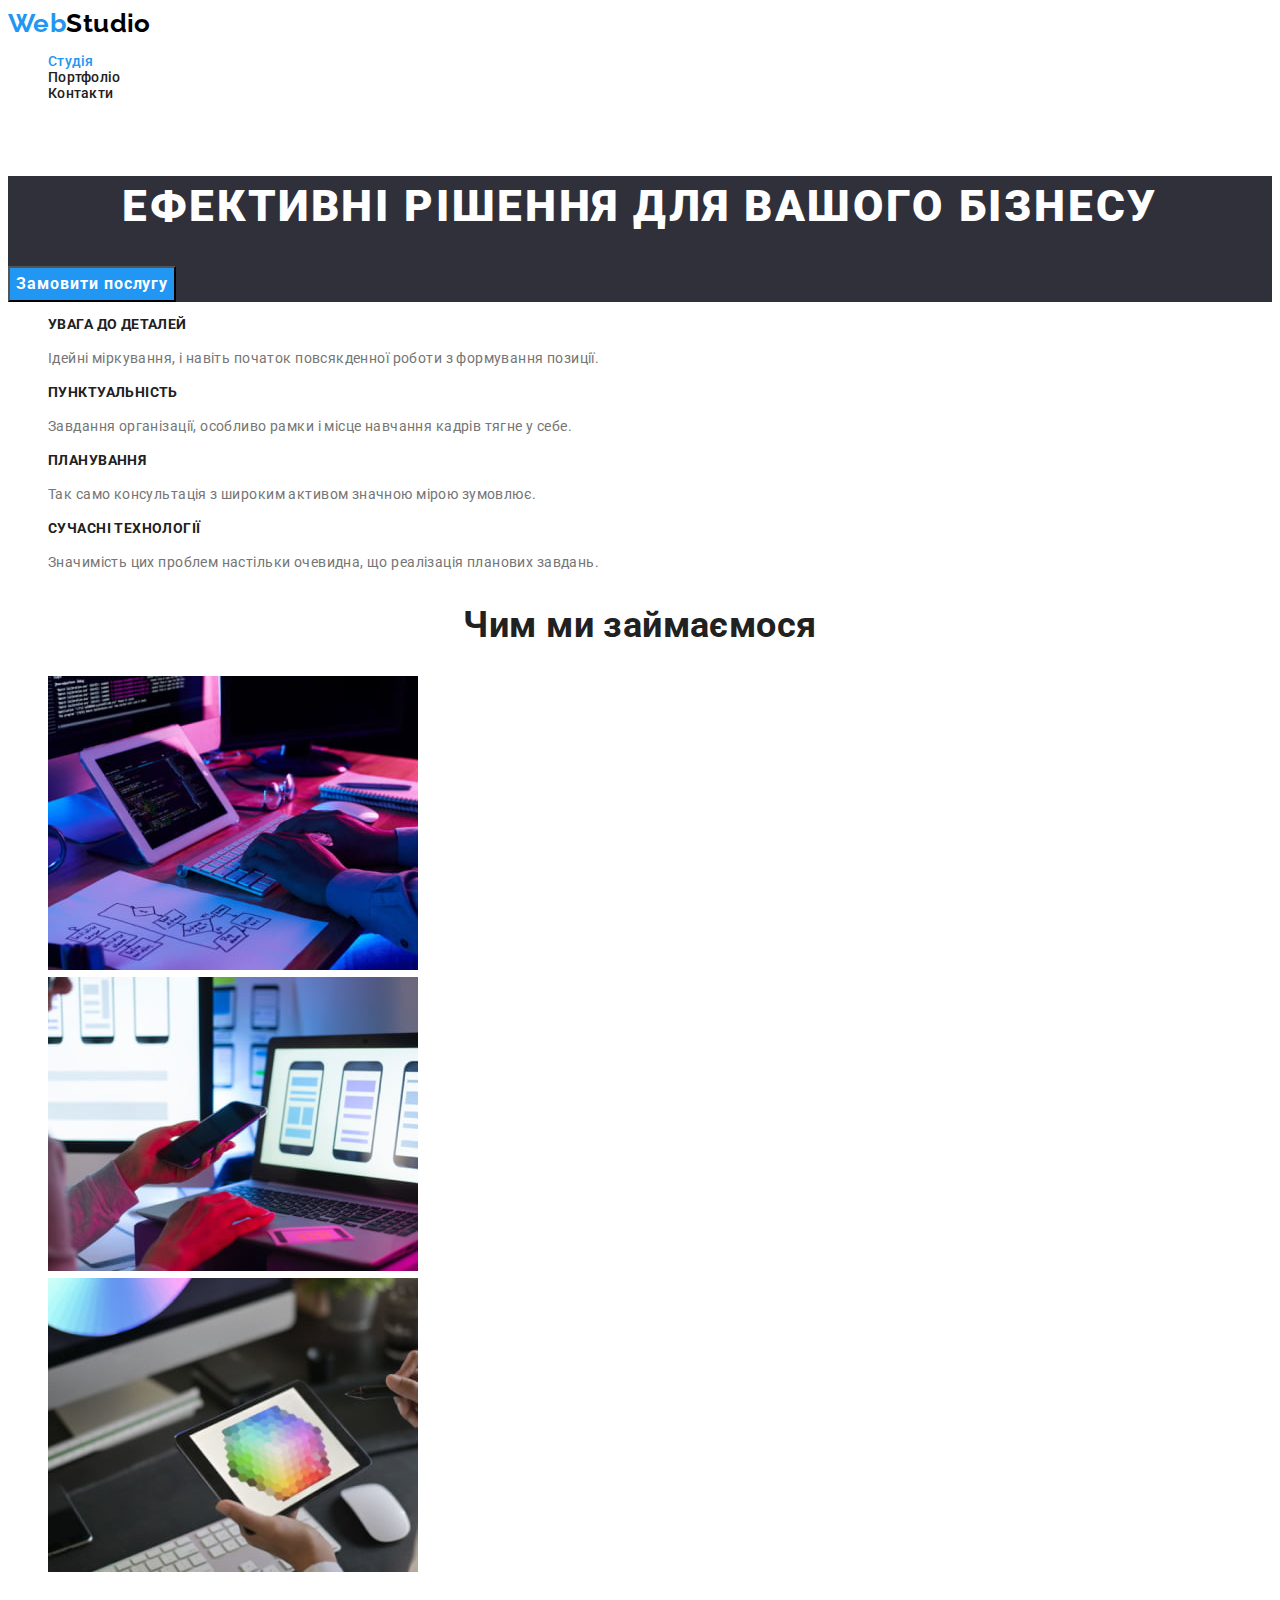
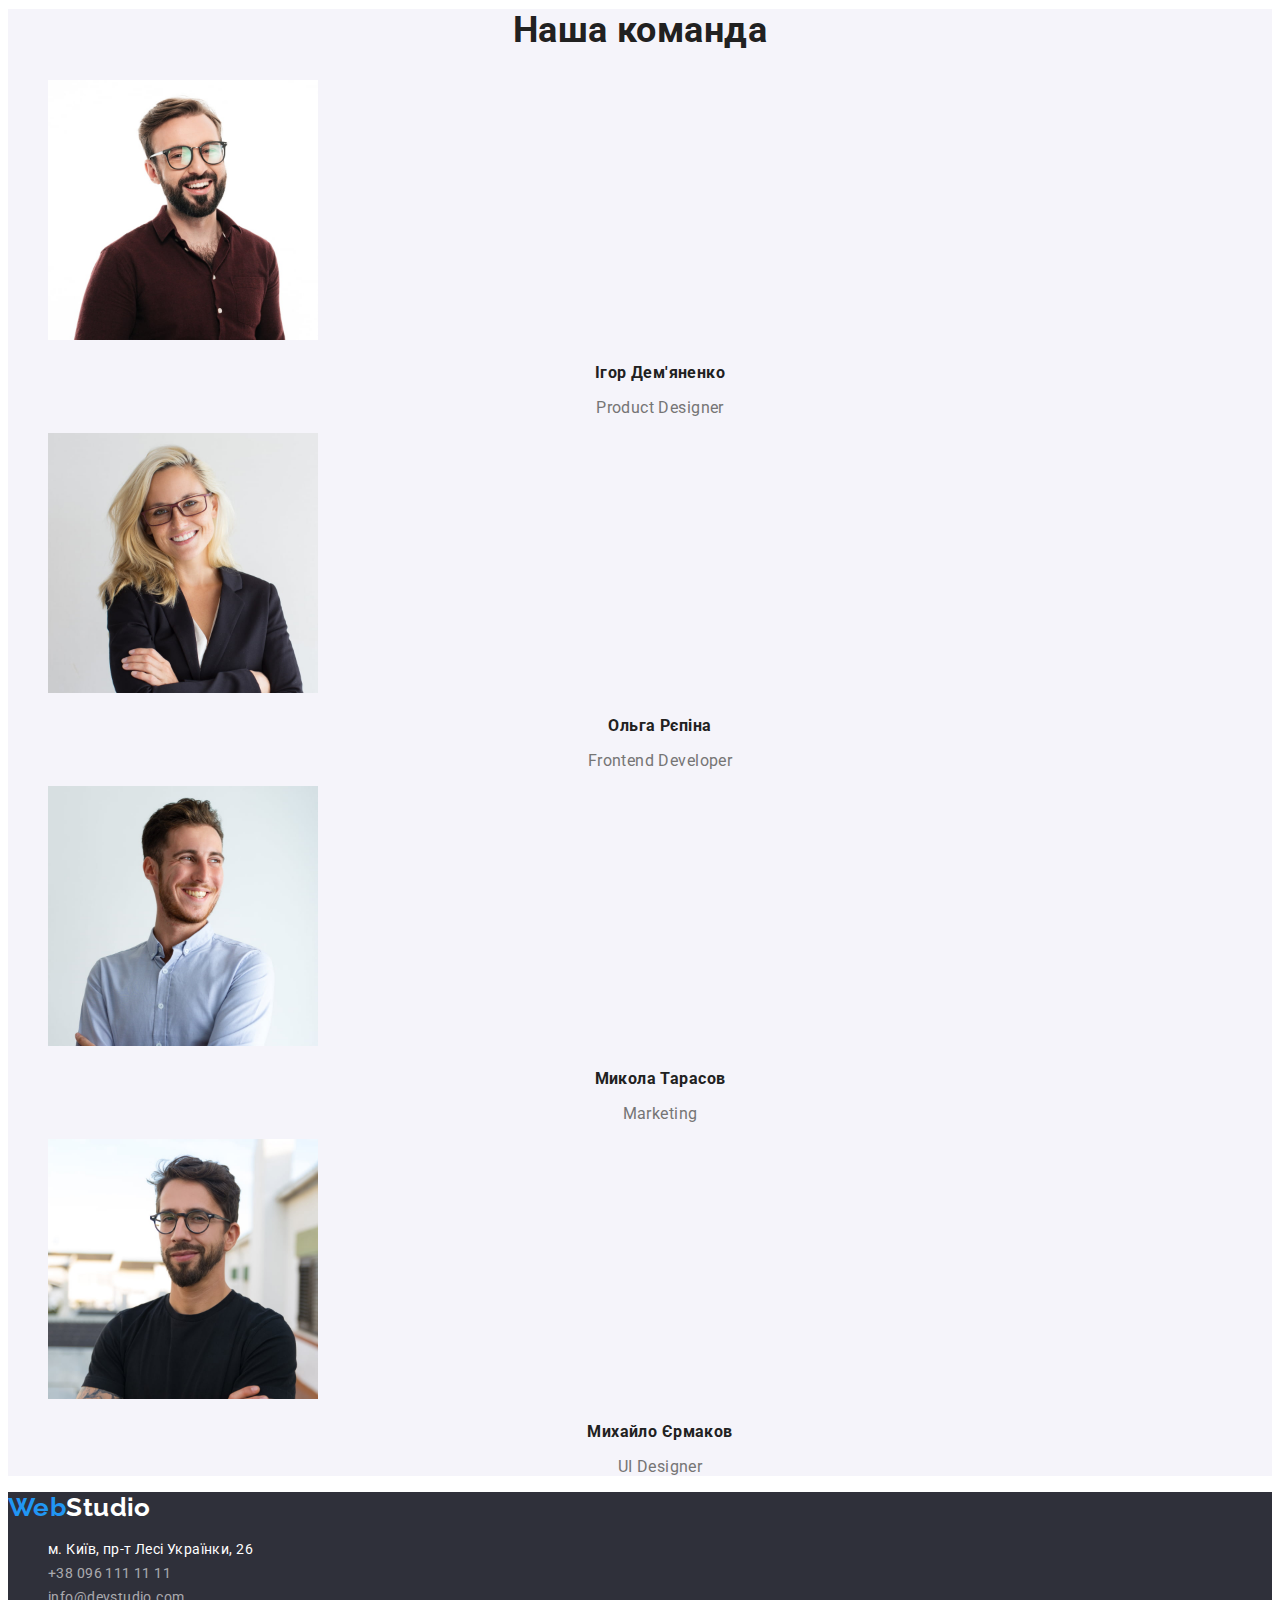
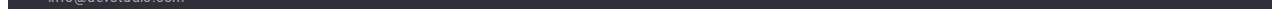
==== index.html @ d0054452 "Initial commit" ====
<!DOCTYPE html>
<html lang="uk">
  <head>
    <meta charset="UTF-8" />
    <meta http-equiv="X-UA-Compatible" content="IE=edge" />
    <meta name="viewport" content="width=device-width, initial-scale=1.0" />
    <title>Студія</title>
    <!-- Fonts -->
    <link rel="preconnect" href="https://fonts.googleapis.com" />
    <link rel="preconnect" href="https://fonts.gstatic.com" crossorigin />
    <link
      href="https://fonts.googleapis.com/css2?family=Raleway:wght@700&family=Roboto:wght@400;500;700;900&display=swap"
      rel="stylesheet"
    />
    <!-- Modern normalize -->
    <link
      rel="stylesheet"
      href="https://cdnjs.cloudflare.com/ajax/libs/modern-normalize/1.1.0/modern-normalize.min.css"
      integrity="sha512-wpPYUAdjBVSE4KJnH1VR1HeZfpl1ub8YT/NKx4PuQ5NmX2tKuGu6U/JRp5y+Y8XG2tV+wKQpNHVUX03MfMFn9Q=="
      crossorigin="anonymous"
      referrerpolicy="no-referrer"
    />

    <!-- Custom styles -->
    <link rel="stylesheet" href="./css/style.css" />
  </head>
  <body class="page">
    <!--Шапка-->
    <header class="header">
      <nav class="main-nav">
        <a class="logo" href="/index.html"><span>Web</span>Studio</a>
        <ul class="header-list">
          <li class="header-item"><a class="header-link current" href="./index.html">Студія</a></li>
          <li class="header-item"><a class="header-link" href="./portfolio.html">Портфоліо</a></li>
          <li class="header-item"><a class="header-link" href="">Контакти</a></li>
        </ul>
      </nav>
      <ul class="contact-list">
        <li class="contact-item">
          <a class="contact-link" href="tel:+380961111111">+38 096 111 11 11</a>
        </li>
        <li class="contact-item">
          <a class="contact-link" href="mailto:info@devstudio.com">info@devstudio.com</a>
        </li>
      </ul>
    </header>
    <main>
      <!--Герой-->
      <section class="hero">
        <h1 class="hero-title">Ефективні рішення для вашого бізнесу</h1>
        <button class="hero-btn" type="button">Замовити послугу</button>
      </section>
      <!-- Особливості -->
      <section class="features">
        <h2 hidden>Особливості</h2>
        <ul class="features-list">
          <li class="features-item">
            <h3 class="features-title">УВАГА ДО ДЕТАЛЕЙ</h3>
            <p class="features-sub-title">
              Ідейні міркування, і навіть початок повсякденної роботи з формування позиції.
            </p>
          </li>
          <li class="features-item">
            <h3 class="features-title link">ПУНКТУАЛЬНІСТЬ</h3>
            <p class="features-sub-title">
              Завдання організації, особливо рамки і місце навчання кадрів тягне у себе.
            </p>
          </li>
          <li class="features-item">
            <h3 class="features-title">ПЛАНУВАННЯ</h3>
            <p class="features-sub-title">
              Так само консультація з широким активом значною мірою зумовлює.
            </p>
          </li>
          <li class="features-item">
            <h3 class="features-title">СУЧАСНІ ТЕХНОЛОГІЇ</h3>
            <p class="features-sub-title">
              Значимість цих проблем настільки очевидна, що реалізація планових завдань.
            </p>
          </li>
        </ul>
      </section>
      <!--Чим ми займаємося-->
      <section class="group">
        <h2 class="group-title">Чим ми займаємося</h2>
        <ul class="group-list">
          <li class="group-item">
            <img
              class="group-img"
              src="./images/box-1.jpg"
              alt="Користувач пише код на комп'ютері"
              width="370"
              height="294"
            />
          </li>
          <li class="group-item">
            <img
              class="group-img"
              src="./images/box-2.jpg"
              alt="Користувач синхронізує телефон з комп'ютером"
              width="370"
              height="294"
            />
          </li>
          <li class="group-item">
            <img
              class="group-img"
              src="./images/box-3.jpg"
              alt="Користувач працює на графічному планшеті"
              width="370"
              height="294"
            />
          </li>
        </ul>
      </section>
      <!--Наша Команда-->
      <section class="team">
        <h2 class="team-title">Наша команда</h2>
        <ul class="team-list">
          <li class="team-item">
            <img
              class="team-img"
              src="./images/our-team/img.jpg"
              alt="Портрет продукт дизайнера"
              width="270"
              height="260"
            />
            <h3 class="team-sub-title">Ігор Дем'яненко</h3>
            <p class="team-subscr" lang="en">Product Designer</p>
          </li>
          <li class="team-item">
            <img
              class="team-img"
              src="./images/our-team/img-1.jpg"
              alt="Портрет фронт-енд девелопера"
              width="270"
              height="260"
            />
            <h3 class="team-sub-title">Ольга Рєпіна</h3>
            <p class="team-subscr" lang="en">Frontend Developer</p>
          </li>
          <li class="team-item">
            <img
              class="team-img"
              src="./images/our-team/img-2.jpg"
              alt="Портрет відповідаючого за маркетинг"
              width="270"
              height="260"
            />
            <h3 class="team-sub-title">Микола Тарасов</h3>
            <p class="team-subscr" lang="en">Marketing</p>
          </li>
          <li>
            <img
              src="./images/our-team/img-3.jpg"
              alt="Портрет дизайнера"
              width="270"
              height="260"
            />
            <h3 class="team-sub-title">Михайло Єрмаков</h3>
            <p class="team-subscr" lang="en">UI Designer</p>
          </li>
        </ul>
      </section>
    </main>
    <!--Підвал-->
    <footer class="footer">
      <a class="footer-logo" href="/index.html"><span>Web</span>Studio</a>
      <address class="footer-address">
        <ul class="footer-list">
          <li class="footer-item">
            <a
              class="footer-link"
              href="https://goo.gl/maps/1h3G3i6Cxqydz3WaA"
              target="_blank"
              rel="noopener noreferrer "
              >м. Київ, пр-т Лесі Українки, 26</a
            >
          </li>
          <li class="footer-item">
            <a class="contact-link" href="tel:+380961111111">+38 096 111 11 11</a>
          </li>
          <li class="footer-item">
            <a class="contact-link" href="mailto:info@devstudio.com">info@devstudio.com</a>
          </li>
        </ul>
      </address>
    </footer>
  </body>
</html>
---- css/style.css ----
:root {
  /* Fonts */
  --main-font: 'Roboto', sans-serif;
  --secondary-font: 'Raleway', sans-serif;

  /* Texts colors */
  --main-txt-cl: #212121;
  --secondary-txt-cl: #757575;
  --light-txt-cl: #ffffff;
  --logo-txt-cl: #000000;
  --link-txt-cl: rgba(255, 255, 255, 0.6);

  /* Background colors */
  --accent-bgr-cl: #2196f3;
  --btn-active-cl: #188ce8;
  --grey-bgr-cl: #f5f4fa;
  --footer-bgr-cl: #2f303a;
  --main-bgr-cl: #f5f5f5;
  --hero-bgr-cl: #2f303a;
  /* Others */
}

.page {
  font-family: var(--main-font);
  color: var(--main-txt-cl);
  font-size: 14px;
  line-height: calc(24 / 14);
  letter-spacing: 0.03em;
  background-color: var(--light-txt-cl);
}

/* Header */
.header {
  background-color: var(--light-txt-cl);
}
.logo {
  font-family: var(--secondary-font);
  font-weight: 700;
  font-size: 26px;
  line-height: calc(31 / 26);
  color: var(--logo-txt-cl);
  text-decoration: none;
}
.logo span {
  color: var(--accent-bgr-cl);
}
.header-list {
  font-weight: 500;
  font-size: 14px;
  line-height: calc(16 / 14);
  letter-spacing: 0.02em;
  list-style: none;
}
.contact-list {
  color: var(--secondary-txt-cl);
  font-weight: 500;
  font-size: 14px;
  line-height: calc(16 / 14);
  letter-spacing: 0.02em;
  list-style: none;
}

.header-link {
  text-decoration: none;
  color: currentColor;
}
.header-link.current {
  color: var(--accent-bgr-cl);
}

.header-link:hover,
.header-link:focus {
  color: var(--accent-bgr-cl);
}

.contact-link:hover,
.contact-link:focus {
  color: var(--accent-bgr-cl);
}

.contact-link {
  text-decoration: none;
  color: currentColor;
}
/* Hero */
.hero {
  background-color: var(--hero-bgr-cl);
}
.hero-title {
  color: var(--light-txt-cl);
  font-weight: 900;
  font-size: 44px;
  line-height: calc(60 / 44);
  text-align: center;
  letter-spacing: 0.06em;
  text-transform: uppercase;
}

.hero-btn {
  font-family: inherit;
  color: var(--light-txt-cl);
  font-weight: 700;
  font-size: 16px;
  line-height: calc(30 / 16);
  letter-spacing: 0.06em;
  cursor: pointer;
  background-color: var(--accent-bgr-cl);
}

.hero-btn:hover,
.hero-btn:focus {
  color: var(--btn-active-cl);
}

/* Особливості */

.features-list {
  list-style: none;
}

.features-title {
  font-size: 14px;
  line-height: calc(16 / 14);
  letter-spacing: 0.03em;
  text-transform: uppercase;
  list-style: none;
}

.features-sub-title {
  color: var(--secondary-txt-cl);
}

/* Чим ми займаємося */
.group-title {
  font-size: 36px;
  line-height: calc(42 / 36);
  text-align: center;
}
.group-list {
  list-style: none;
}

/* Наша команда */
.team {
  background-color: var(--grey-bgr-cl);
}

.team-title {
  font-size: 36px;
  line-height: calc(42 / 36);
  text-align: center;
}

.team-list {
  list-style: none;
}

.team-sub-title {
  font-size: 16px;
  line-height: calc(19 / 16);
  text-align: center;
}

.team-subscr {
  color: var(--secondary-txt-cl);
  font-size: 16px;
  line-height: calc(19 / 16);
  text-align: center;
}

/* Підвал */
.footer {
  background-color: var(--footer-bgr-cl);
}

.footer-list {
  list-style: none;
}
.footer-logo {
  font-family: var(--secondary-font);
  font-weight: 700;
  font-size: 26px;
  line-height: calc(31 / 26);
  color: var(--light-txt-cl);
  text-decoration: none;
}
.footer-logo span {
  color: var(--accent-bgr-cl);
}

.footer-link {
  text-decoration: none;
  font-style: normal;
  color: var(--light-txt-cl);
}

.footer-address {
  font-style: normal;
}

.footer-item {
  list-style: none;
}

.contact-link {
  color: var(--link-txt-cl);
}

/* Portfolio */
.content {
  background-color: var(--main-bgr-cl);
}

.content-items {
  list-style: none;
}

.content-button {
  font-family: inherit;
  color: var(--main-txt-cl);
  background-color: var(--grey-bgr-cl);
  font-weight: 500;
  font-size: 16px;
  line-height: calc(26 / 16);
  text-align: center;
  letter-spacing: 0.03em;
  cursor: pointer;
}
.content-button:hover,
.content-button:focus,
.content-button:active {
  color: var(--light-txt-cl);
  background-color: var(--accent-bgr-cl);
}

.content-group {
  list-style: none;
}

.content-link {
  text-decoration: none;
}

.content-title {
  color: var(--main-txt-cl);
  font-size: 18px;
  line-height: calc(36 / 18);
  letter-spacing: 0.06em;
}

.content-subtitle {
  color: var(--secondary-txt-cl);
  font-size: 16px;
  line-height: calc(30 / 16);
}
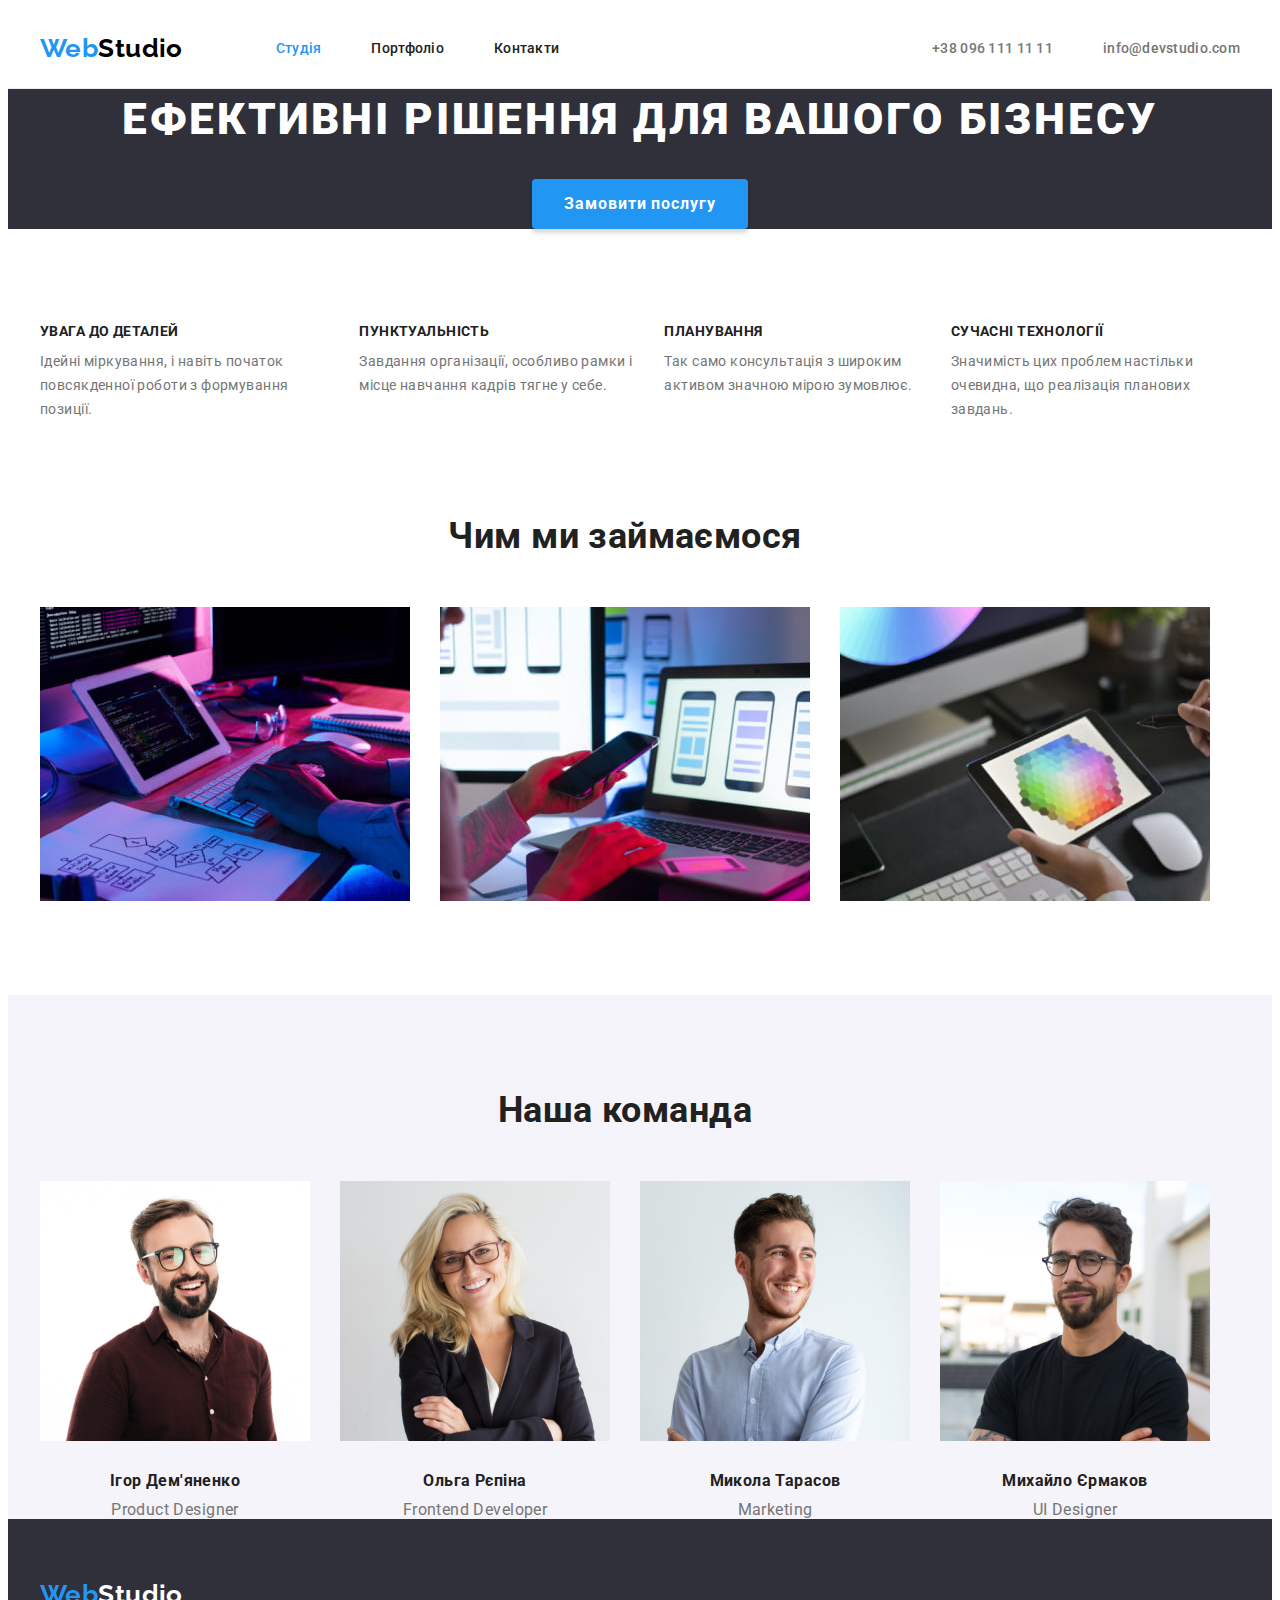
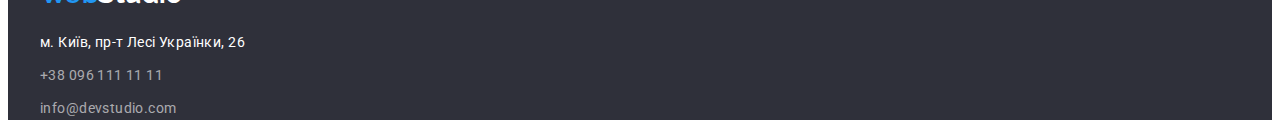
==== commit ef596d94: "Completed hw-03" ====
--- a/index.html
+++ b/index.html
@@ -27,164 +27,186 @@
   <body class="page">
     <!--Шапка-->
     <header class="header">
-      <nav class="main-nav">
-        <a class="logo" href="/index.html"><span>Web</span>Studio</a>
-        <ul class="header-list">
-          <li class="header-item"><a class="header-link current" href="./index.html">Студія</a></li>
-          <li class="header-item"><a class="header-link" href="./portfolio.html">Портфоліо</a></li>
-          <li class="header-item"><a class="header-link" href="">Контакти</a></li>
+      <div class="container header-container">
+        <nav class="main-nav">
+          <a class="logo" href="/index.html"><span>Web</span>Studio</a>
+          <ul class="header-list">
+            <li class="header-item">
+              <a class="header-link current" href="./index.html">Студія</a>
+            </li>
+            <li class="header-item">
+              <a class="header-link" href="./portfolio.html">Портфоліо</a>
+            </li>
+            <li class="header-item"><a class="header-link" href="">Контакти</a></li>
+          </ul>
+        </nav>
+        <ul class="contact-list">
+          <li class="contact-item">
+            <a class="contact-link-header" href="tel:+380961111111">+38 096 111 11 11</a>
+          </li>
+          <li class="contact-item">
+            <a class="contact-link-header" href="mailto:info@devstudio.com">info@devstudio.com</a>
+          </li>
         </ul>
-      </nav>
-      <ul class="contact-list">
-        <li class="contact-item">
-          <a class="contact-link" href="tel:+380961111111">+38 096 111 11 11</a>
-        </li>
-        <li class="contact-item">
-          <a class="contact-link" href="mailto:info@devstudio.com">info@devstudio.com</a>
-        </li>
-      </ul>
+      </div>
     </header>
     <main>
       <!--Герой-->
-      <section class="hero">
-        <h1 class="hero-title">Ефективні рішення для вашого бізнесу</h1>
-        <button class="hero-btn" type="button">Замовити послугу</button>
-      </section>
+      <div class="hero-content">
+        <div class="container container-hero">
+          <section class="hero">
+            <h1 class="hero-title">Ефективні рішення для вашого бізнесу</h1>
+            <button class="hero-btn" type="button">Замовити послугу</button>
+          </section>
+        </div>
+      </div>
+
       <!-- Особливості -->
-      <section class="features">
-        <h2 hidden>Особливості</h2>
-        <ul class="features-list">
-          <li class="features-item">
-            <h3 class="features-title">УВАГА ДО ДЕТАЛЕЙ</h3>
-            <p class="features-sub-title">
-              Ідейні міркування, і навіть початок повсякденної роботи з формування позиції.
-            </p>
-          </li>
-          <li class="features-item">
-            <h3 class="features-title link">ПУНКТУАЛЬНІСТЬ</h3>
-            <p class="features-sub-title">
-              Завдання організації, особливо рамки і місце навчання кадрів тягне у себе.
-            </p>
-          </li>
-          <li class="features-item">
-            <h3 class="features-title">ПЛАНУВАННЯ</h3>
-            <p class="features-sub-title">
-              Так само консультація з широким активом значною мірою зумовлює.
-            </p>
-          </li>
-          <li class="features-item">
-            <h3 class="features-title">СУЧАСНІ ТЕХНОЛОГІЇ</h3>
-            <p class="features-sub-title">
-              Значимість цих проблем настільки очевидна, що реалізація планових завдань.
-            </p>
-          </li>
-        </ul>
-      </section>
+      <div class="container conteiner-features">
+        <section class="features">
+          <h2 hidden>Особливості</h2>
+          <ul class="features-list">
+            <li class="features-item">
+              <h3 class="features-title">УВАГА ДО ДЕТАЛЕЙ</h3>
+              <p class="features-sub-title">
+                Ідейні міркування, і навіть початок повсякденної роботи з формування позиції.
+              </p>
+            </li>
+            <li class="features-item">
+              <h3 class="features-title link">ПУНКТУАЛЬНІСТЬ</h3>
+              <p class="features-sub-title">
+                Завдання організації, особливо рамки і місце навчання кадрів тягне у себе.
+              </p>
+            </li>
+            <li class="features-item">
+              <h3 class="features-title">ПЛАНУВАННЯ</h3>
+              <p class="features-sub-title">
+                Так само консультація з широким активом значною мірою зумовлює.
+              </p>
+            </li>
+            <li class="features-item">
+              <h3 class="features-title">СУЧАСНІ ТЕХНОЛОГІЇ</h3>
+              <p class="features-sub-title">
+                Значимість цих проблем настільки очевидна, що реалізація планових завдань.
+              </p>
+            </li>
+          </ul>
+        </section>
+      </div>
       <!--Чим ми займаємося-->
-      <section class="group">
-        <h2 class="group-title">Чим ми займаємося</h2>
-        <ul class="group-list">
-          <li class="group-item">
-            <img
-              class="group-img"
-              src="./images/box-1.jpg"
-              alt="Користувач пише код на комп'ютері"
-              width="370"
-              height="294"
-            />
-          </li>
-          <li class="group-item">
-            <img
-              class="group-img"
-              src="./images/box-2.jpg"
-              alt="Користувач синхронізує телефон з комп'ютером"
-              width="370"
-              height="294"
-            />
-          </li>
-          <li class="group-item">
-            <img
-              class="group-img"
-              src="./images/box-3.jpg"
-              alt="Користувач працює на графічному планшеті"
-              width="370"
-              height="294"
-            />
-          </li>
-        </ul>
-      </section>
+      <div class="container container-group">
+        <section class="group">
+          <h2 class="group-title">Чим ми займаємося</h2>
+          <ul class="group-list">
+            <li class="group-item">
+              <img
+                class="group-img"
+                src="./images/box-1.jpg"
+                alt="Користувач пише код на комп'ютері"
+                width="370"
+                height="294"
+              />
+            </li>
+            <li class="group-item">
+              <img
+                class="group-img"
+                src="./images/box-2.jpg"
+                alt="Користувач синхронізує телефон з комп'ютером"
+                width="370"
+                height="294"
+              />
+            </li>
+            <li class="group-item">
+              <img
+                class="group-img"
+                src="./images/box-3.jpg"
+                alt="Користувач працює на графічному планшеті"
+                width="370"
+                height="294"
+              />
+            </li>
+          </ul>
+        </section>
+      </div>
       <!--Наша Команда-->
-      <section class="team">
-        <h2 class="team-title">Наша команда</h2>
-        <ul class="team-list">
-          <li class="team-item">
-            <img
-              class="team-img"
-              src="./images/our-team/img.jpg"
-              alt="Портрет продукт дизайнера"
-              width="270"
-              height="260"
-            />
-            <h3 class="team-sub-title">Ігор Дем'яненко</h3>
-            <p class="team-subscr" lang="en">Product Designer</p>
-          </li>
-          <li class="team-item">
-            <img
-              class="team-img"
-              src="./images/our-team/img-1.jpg"
-              alt="Портрет фронт-енд девелопера"
-              width="270"
-              height="260"
-            />
-            <h3 class="team-sub-title">Ольга Рєпіна</h3>
-            <p class="team-subscr" lang="en">Frontend Developer</p>
-          </li>
-          <li class="team-item">
-            <img
-              class="team-img"
-              src="./images/our-team/img-2.jpg"
-              alt="Портрет відповідаючого за маркетинг"
-              width="270"
-              height="260"
-            />
-            <h3 class="team-sub-title">Микола Тарасов</h3>
-            <p class="team-subscr" lang="en">Marketing</p>
-          </li>
-          <li>
-            <img
-              src="./images/our-team/img-3.jpg"
-              alt="Портрет дизайнера"
-              width="270"
-              height="260"
-            />
-            <h3 class="team-sub-title">Михайло Єрмаков</h3>
-            <p class="team-subscr" lang="en">UI Designer</p>
-          </li>
-        </ul>
-      </section>
+      <div class="our-team">
+        <div class="container container-team">
+          <section class="team">
+            <h2 class="team-title">Наша команда</h2>
+            <ul class="team-list">
+              <li class="team-item">
+                <img
+                  class="team-img"
+                  src="./images/our-team/img.jpg"
+                  alt="Портрет продукт дизайнера"
+                  width="270"
+                  height="260"
+                />
+                <h3 class="team-sub-title">Ігор Дем'яненко</h3>
+                <p class="team-subscr" lang="en">Product Designer</p>
+              </li>
+              <li class="team-item">
+                <img
+                  class="team-img"
+                  src="./images/our-team/img-1.jpg"
+                  alt="Портрет фронт-енд девелопера"
+                  width="270"
+                  height="260"
+                />
+                <h3 class="team-sub-title">Ольга Рєпіна</h3>
+                <p class="team-subscr" lang="en">Frontend Developer</p>
+              </li>
+              <li class="team-item">
+                <img
+                  class="team-img"
+                  src="./images/our-team/img-2.jpg"
+                  alt="Портрет відповідаючого за маркетинг"
+                  width="270"
+                  height="260"
+                />
+                <h3 class="team-sub-title">Микола Тарасов</h3>
+                <p class="team-subscr" lang="en">Marketing</p>
+              </li>
+              <li>
+                <img
+                  class="team-img"
+                  src="./images/our-team/img-3.jpg"
+                  alt="Портрет дизайнера"
+                  width="270"
+                  height="260"
+                />
+                <h3 class="team-sub-title">Михайло Єрмаков</h3>
+                <p class="team-subscr" lang="en">UI Designer</p>
+              </li>
+            </ul>
+          </section>
+        </div>
+      </div>
     </main>
     <!--Підвал-->
     <footer class="footer">
-      <a class="footer-logo" href="/index.html"><span>Web</span>Studio</a>
-      <address class="footer-address">
-        <ul class="footer-list">
-          <li class="footer-item">
-            <a
-              class="footer-link"
-              href="https://goo.gl/maps/1h3G3i6Cxqydz3WaA"
-              target="_blank"
-              rel="noopener noreferrer "
-              >м. Київ, пр-т Лесі Українки, 26</a
-            >
-          </li>
-          <li class="footer-item">
-            <a class="contact-link" href="tel:+380961111111">+38 096 111 11 11</a>
-          </li>
-          <li class="footer-item">
-            <a class="contact-link" href="mailto:info@devstudio.com">info@devstudio.com</a>
-          </li>
-        </ul>
-      </address>
+      <div class="container container-footer">
+        <a class="footer-logo" href="/index.html"><span>Web</span>Studio</a>
+        <address class="footer-address">
+          <ul class="footer-list">
+            <li class="footer-item">
+              <a
+                class="footer-link"
+                href="https://goo.gl/maps/1h3G3i6Cxqydz3WaA"
+                target="_blank"
+                rel="noopener noreferrer "
+                >м. Київ, пр-т Лесі Українки, 26</a
+              >
+            </li>
+            <li class="footer-item">
+              <a class="contact-link" href="tel:+380961111111">+38 096 111 11 11</a>
+            </li>
+            <li class="footer-item">
+              <a class="contact-link" href="mailto:info@devstudio.com">info@devstudio.com</a>
+            </li>
+          </ul>
+        </address>
+      </div>
     </footer>
   </body>
 </html>
--- a/css/style.css
+++ b/css/style.css
@@ -18,6 +18,8 @@
   --main-bgr-cl: #f5f5f5;
   --hero-bgr-cl: #2f303a;
   /* Others */
+  --items: 3;
+  --indent: 30px;
 }
 
 .page {
@@ -29,10 +31,41 @@
   background-color: var(--light-txt-cl);
 }
 
+.container {
+  display: flex;
+  align-items: center;
+  width: 1200px;
+  padding-left: 15px;
+  padding-right: 15px;
+  margin: 0 auto;
+}
+/* Reset */
+h1,
+h2,
+h3,
+h4,
+h5,
+h6,
+p,
+ul {
+  margin: 0;
+  padding: 0;
+}
+
+img {
+  display: block;
+}
+
 /* Header */
 .header {
+  border-bottom: 1px solid #ececec;
   background-color: var(--light-txt-cl);
 }
+.main-nav {
+  display: flex;
+  align-items: center;
+}
+
 .logo {
   font-family: var(--secondary-font);
   font-weight: 700;
@@ -45,6 +78,12 @@
   color: var(--accent-bgr-cl);
 }
 .header-list {
+  display: flex;
+  gap: 50px;
+  padding-left: 0;
+  margin-left: 93px;
+  margin-top: 0;
+  margin-bottom: 0;
   font-weight: 500;
   font-size: 14px;
   line-height: calc(16 / 14);
@@ -52,6 +91,10 @@
   list-style: none;
 }
 .contact-list {
+  margin-left: auto;
+  display: flex;
+  gap: 50px;
+  padding-left: 0;
   color: var(--secondary-txt-cl);
   font-weight: 500;
   font-size: 14px;
@@ -61,6 +104,9 @@
 }
 
 .header-link {
+  display: block;
+  padding-top: 32px;
+  padding-bottom: 32px;
   text-decoration: none;
   color: currentColor;
 }
@@ -73,20 +119,31 @@
   color: var(--accent-bgr-cl);
 }
 
-.contact-link:hover,
-.contact-link:focus {
-  color: var(--accent-bgr-cl);
-}
-
-.contact-link {
+.contact-link-header:hover,
+.contact-link-header:focus {
+  color: var(--accent-bgr-cl);
+}
+
+.contact-link-header {
+  padding-top: 32px;
+  padding-bottom: 32px;
   text-decoration: none;
   color: currentColor;
 }
 /* Hero */
-.hero {
+
+.container-hero {
+  display: block;
+  margin-left: auto;
+  margin-right: auto;
+}
+
+.hero-content {
   background-color: var(--hero-bgr-cl);
+  margin-bottom: 94px;
 }
 .hero-title {
+  margin-bottom: 30px;
   color: var(--light-txt-cl);
   font-weight: 900;
   font-size: 44px;
@@ -97,12 +154,19 @@
 }
 
 .hero-btn {
+  display: block;
+  padding: 10px 32px;
+  border: none;
+  margin-left: auto;
+  margin-right: auto;
   font-family: inherit;
   color: var(--light-txt-cl);
   font-weight: 700;
   font-size: 16px;
   line-height: calc(30 / 16);
   letter-spacing: 0.06em;
+  box-shadow: 0px 4px 4px rgba(0, 0, 0, 0.15);
+  border-radius: 4px;
   cursor: pointer;
   background-color: var(--accent-bgr-cl);
 }
@@ -114,11 +178,18 @@
 
 /* Особливості */
 
+.conteiner-features {
+  margin-bottom: 94px;
+}
+
 .features-list {
+  display: flex;
+  gap: 30px;
   list-style: none;
 }
 
 .features-title {
+  margin-bottom: 10px;
   font-size: 14px;
   line-height: calc(16 / 14);
   letter-spacing: 0.03em;
@@ -132,30 +203,40 @@
 
 /* Чим ми займаємося */
 .group-title {
+  margin-bottom: 50px;
   font-size: 36px;
   line-height: calc(42 / 36);
   text-align: center;
 }
 .group-list {
+  margin-bottom: 94px;
+  gap: 30px;
+  display: flex;
   list-style: none;
 }
 
 /* Наша команда */
-.team {
+
+.our-team {
   background-color: var(--grey-bgr-cl);
 }
 
 .team-title {
+  margin-top: 94px;
+  margin-bottom: 50px;
   font-size: 36px;
   line-height: calc(42 / 36);
   text-align: center;
 }
 
 .team-list {
+  display: flex;
+  gap: 30px;
   list-style: none;
 }
 
 .team-sub-title {
+  margin-bottom: 10px;
   font-size: 16px;
   line-height: calc(19 / 16);
   text-align: center;
@@ -166,14 +247,27 @@
   font-size: 16px;
   line-height: calc(19 / 16);
   text-align: center;
+}
+
+.team-img {
+  display: block;
+  max-width: 100%;
+  height: auto;
+  margin-bottom: 30px;
 }
 
 /* Підвал */
 .footer {
   background-color: var(--footer-bgr-cl);
+  padding-top: 60px;
+}
+
+.container-footer {
+  display: block;
 }
 
 .footer-list {
+  margin-top: 20px;
   list-style: none;
 }
 .footer-logo {
@@ -202,20 +296,38 @@
   list-style: none;
 }
 
+.footer-item:not(:last-child) {
+  margin-bottom: 9px;
+}
+
 .contact-link {
   color: var(--link-txt-cl);
+  text-decoration: none;
+}
+.contact-link:hover,
+.contact-link:focus {
+  color: var(--accent-bgr-cl);
 }
 
 /* Portfolio */
-.content {
-  background-color: var(--main-bgr-cl);
+.portfolio-content {
+  background-color: var(--light-txt-cl);
 }
 
 .content-items {
+  margin-top: 94px;
+  margin-bottom: 50px;
+  display: flex;
+  justify-content: center;
+  gap: 8px;
   list-style: none;
 }
 
 .content-button {
+  padding-top: 6px;
+  padding-bottom: 6px;
+  border-radius: 4px;
+  border: none;
   font-family: inherit;
   color: var(--main-txt-cl);
   background-color: var(--grey-bgr-cl);
@@ -234,7 +346,21 @@
 }
 
 .content-group {
-  list-style: none;
+  margin-bottom: 94px;
+  display: flex;
+  flex-wrap: wrap;
+  gap: 30px;
+  list-style: none;
+}
+
+.content-wrap {
+  padding: 20px 24px;
+  border: 1px solid #eeeeee;
+  border-top: none;
+}
+
+.content-file {
+  flex-basis: calc((100% - var(--indent) * (var(--items) - 1)) / var(--items));
 }
 
 .content-link {
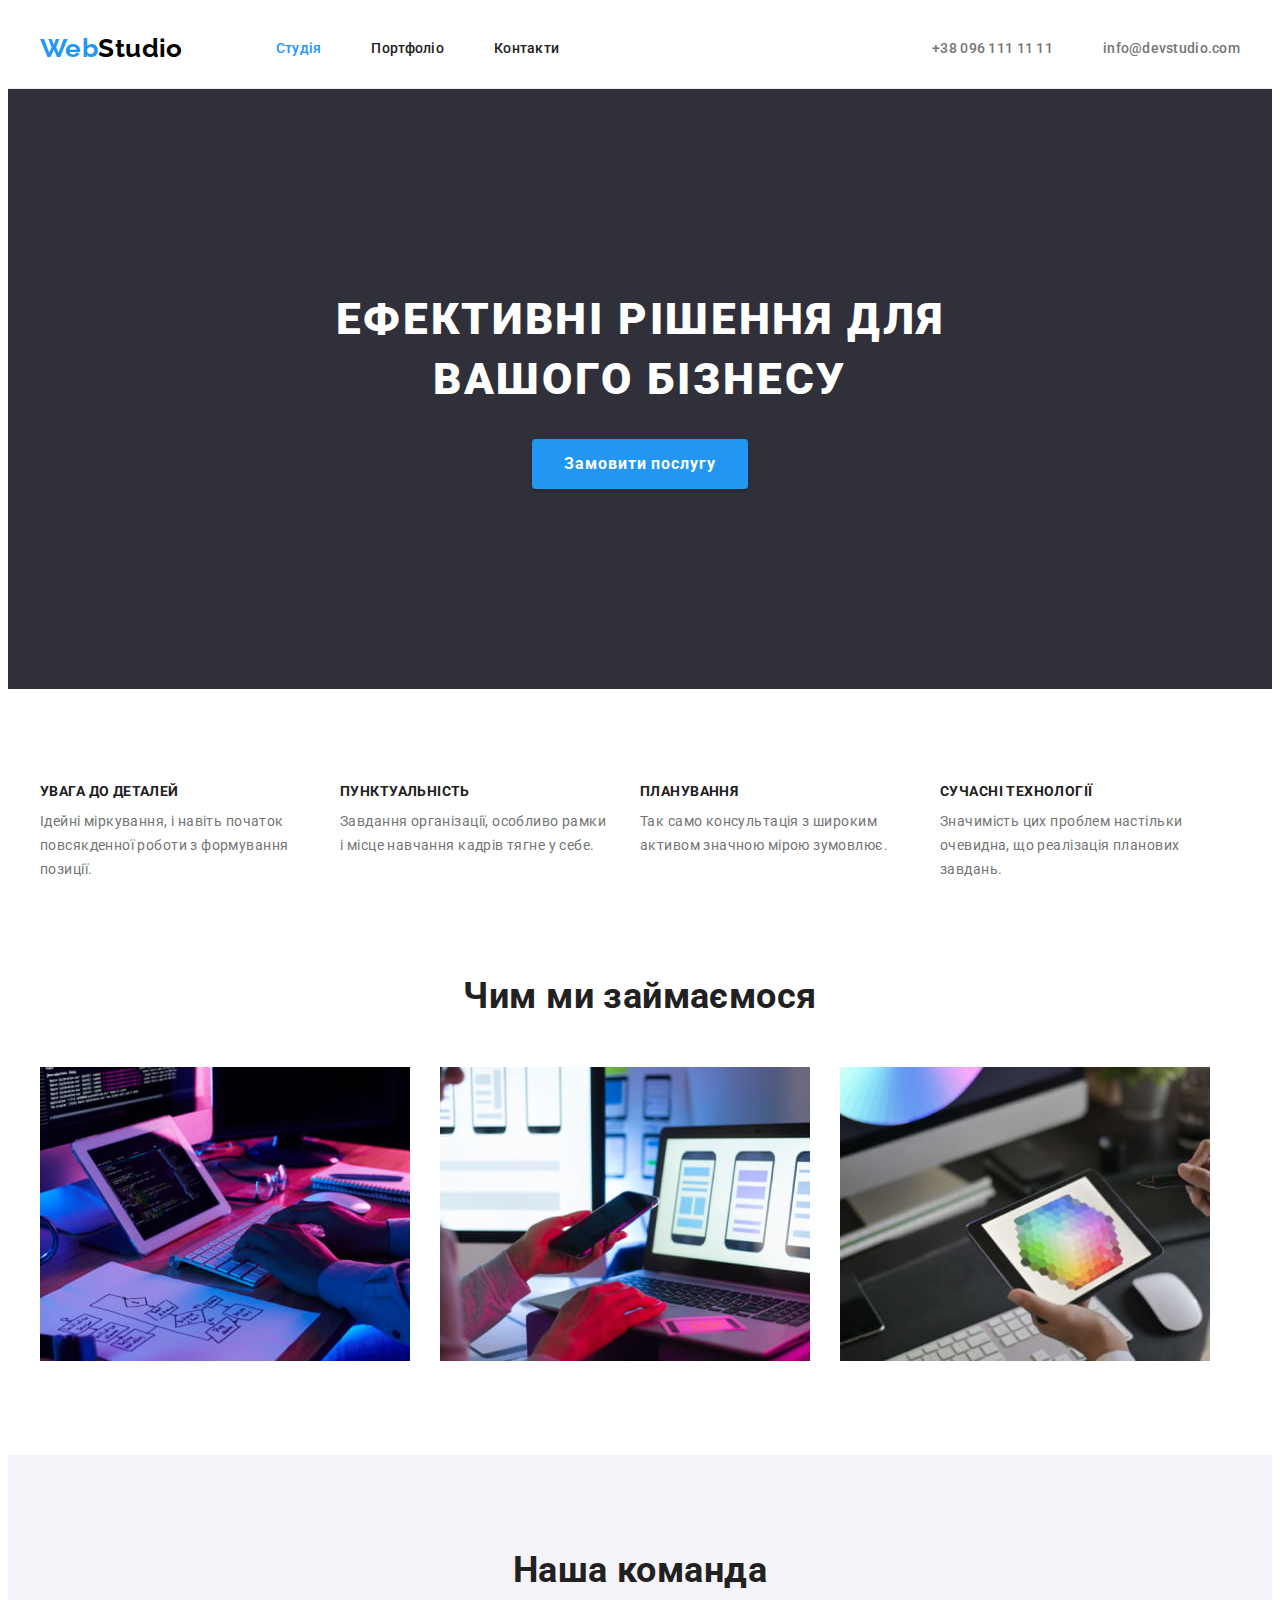
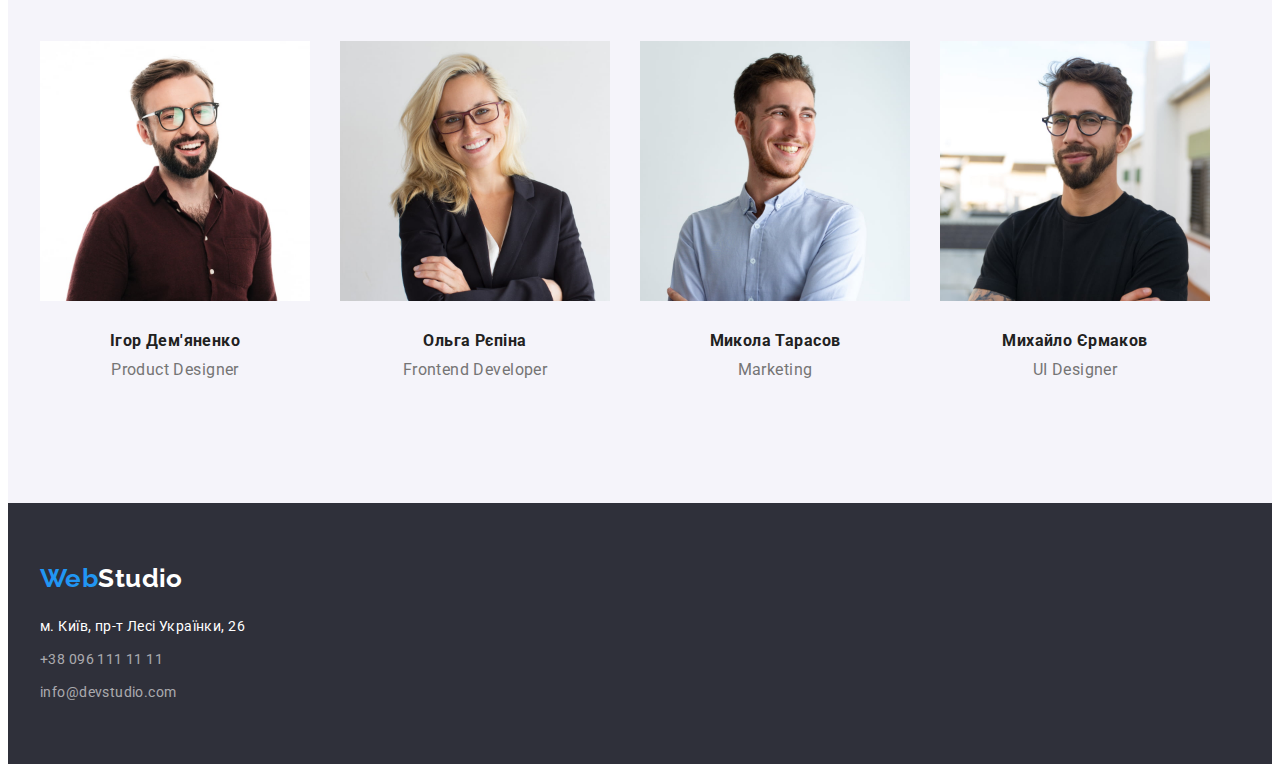
==== commit 260f83b4: "corrected hw-03" ====
--- a/index.html
+++ b/index.html
@@ -52,18 +52,14 @@
     </header>
     <main>
       <!--Герой-->
-      <div class="hero-content">
-        <div class="container container-hero">
-          <section class="hero">
-            <h1 class="hero-title">Ефективні рішення для вашого бізнесу</h1>
-            <button class="hero-btn" type="button">Замовити послугу</button>
-          </section>
-        </div>
-      </div>
+      <section class="hero">
+        <h1 class="hero-title">Ефективні рішення для вашого бізнесу</h1>
+        <button class="hero-btn" type="button">Замовити послугу</button>
+      </section>
 
       <!-- Особливості -->
-      <div class="container conteiner-features">
-        <section class="features">
+      <section class="features">
+        <div class="container conteiner-features">
           <h2 hidden>Особливості</h2>
           <ul class="features-list">
             <li class="features-item">
@@ -91,11 +87,11 @@
               </p>
             </li>
           </ul>
-        </section>
-      </div>
+        </div>
+      </section>
       <!--Чим ми займаємося-->
-      <div class="container container-group">
-        <section class="group">
+      <section class="group">
+        <div class="container container-group">
           <h2 class="group-title">Чим ми займаємося</h2>
           <ul class="group-list">
             <li class="group-item">
@@ -126,62 +122,68 @@
               />
             </li>
           </ul>
-        </section>
-      </div>
+        </div>
+      </section>
       <!--Наша Команда-->
-      <div class="our-team">
+      <section class="team">
         <div class="container container-team">
-          <section class="team">
-            <h2 class="team-title">Наша команда</h2>
-            <ul class="team-list">
-              <li class="team-item">
-                <img
-                  class="team-img"
-                  src="./images/our-team/img.jpg"
-                  alt="Портрет продукт дизайнера"
-                  width="270"
-                  height="260"
-                />
+          <h2 class="team-title">Наша команда</h2>
+          <ul class="team-list">
+            <li class="team-item">
+              <img
+                class="team-img"
+                src="./images/our-team/img.jpg"
+                alt="Портрет продукт дизайнера"
+                width="270"
+                height="260"
+              />
+              <div class="team-wrap">
                 <h3 class="team-sub-title">Ігор Дем'яненко</h3>
                 <p class="team-subscr" lang="en">Product Designer</p>
-              </li>
-              <li class="team-item">
-                <img
-                  class="team-img"
-                  src="./images/our-team/img-1.jpg"
-                  alt="Портрет фронт-енд девелопера"
-                  width="270"
-                  height="260"
-                />
+              </div>
+            </li>
+            <li class="team-item">
+              <img
+                class="team-img"
+                src="./images/our-team/img-1.jpg"
+                alt="Портрет фронт-енд девелопера"
+                width="270"
+                height="260"
+              />
+              <div class="team-wrap">
                 <h3 class="team-sub-title">Ольга Рєпіна</h3>
                 <p class="team-subscr" lang="en">Frontend Developer</p>
-              </li>
-              <li class="team-item">
-                <img
-                  class="team-img"
-                  src="./images/our-team/img-2.jpg"
-                  alt="Портрет відповідаючого за маркетинг"
-                  width="270"
-                  height="260"
-                />
+              </div>
+            </li>
+            <li class="team-item">
+              <img
+                class="team-img"
+                src="./images/our-team/img-2.jpg"
+                alt="Портрет відповідаючого за маркетинг"
+                width="270"
+                height="260"
+              />
+              <div class="team-wrap">
                 <h3 class="team-sub-title">Микола Тарасов</h3>
                 <p class="team-subscr" lang="en">Marketing</p>
-              </li>
-              <li>
-                <img
-                  class="team-img"
-                  src="./images/our-team/img-3.jpg"
-                  alt="Портрет дизайнера"
-                  width="270"
-                  height="260"
-                />
+              </div>
+            </li>
+            <li>
+              <img
+                class="team-img"
+                src="./images/our-team/img-3.jpg"
+                alt="Портрет дизайнера"
+                width="270"
+                height="260"
+              />
+              <div class="team-wrap">
                 <h3 class="team-sub-title">Михайло Єрмаков</h3>
                 <p class="team-subscr" lang="en">UI Designer</p>
-              </li>
-            </ul>
-          </section>
+              </div>
+            </li>
+          </ul>
         </div>
-      </div>
+      </section>
     </main>
     <!--Підвал-->
     <footer class="footer">
--- a/css/style.css
+++ b/css/style.css
@@ -125,24 +125,23 @@
 }
 
 .contact-link-header {
+  display: block;
   padding-top: 32px;
   padding-bottom: 32px;
   text-decoration: none;
   color: currentColor;
 }
 /* Hero */
-
-.container-hero {
-  display: block;
+.hero {
+  padding-top: 200px;
+  padding-bottom: 200px;
+  background-color: var(--hero-bgr-cl);
+}
+
+.hero-title {
+  width: 696px;
   margin-left: auto;
   margin-right: auto;
-}
-
-.hero-content {
-  background-color: var(--hero-bgr-cl);
-  margin-bottom: 94px;
-}
-.hero-title {
   margin-bottom: 30px;
   color: var(--light-txt-cl);
   font-weight: 900;
@@ -178,14 +177,19 @@
 
 /* Особливості */
 
-.conteiner-features {
-  margin-bottom: 94px;
+.features {
+  padding-top: 94px;
+  padding-bottom: 94px;
 }
 
 .features-list {
   display: flex;
   gap: 30px;
   list-style: none;
+}
+
+.features-item {
+  width: 270px;
 }
 
 .features-title {
@@ -202,14 +206,22 @@
 }
 
 /* Чим ми займаємося */
+
+.group {
+  padding-bottom: 94px;
+}
+
+.container-group {
+  display: block;
+}
+
 .group-title {
-  margin-bottom: 50px;
+  padding-bottom: 50px;
   font-size: 36px;
   line-height: calc(42 / 36);
   text-align: center;
 }
 .group-list {
-  margin-bottom: 94px;
   gap: 30px;
   display: flex;
   list-style: none;
@@ -217,12 +229,22 @@
 
 /* Наша команда */
 
-.our-team {
+.team {
+  padding-top: 94px;
+  padding-bottom: 94px;
   background-color: var(--grey-bgr-cl);
 }
 
+.container-team {
+  display: block;
+}
+
+.team-wrap {
+  padding-top: 30px;
+  padding-bottom: 30px;
+}
+
 .team-title {
-  margin-top: 94px;
   margin-bottom: 50px;
   font-size: 36px;
   line-height: calc(42 / 36);
@@ -253,13 +275,13 @@
   display: block;
   max-width: 100%;
   height: auto;
-  margin-bottom: 30px;
 }
 
 /* Підвал */
 .footer {
   background-color: var(--footer-bgr-cl);
   padding-top: 60px;
+  padding-bottom: 60px;
 }
 
 .container-footer {
@@ -267,10 +289,11 @@
 }
 
 .footer-list {
-  margin-top: 20px;
   list-style: none;
 }
 .footer-logo {
+  display: block;
+  margin-bottom: 20px;
   font-family: var(--secondary-font);
   font-weight: 700;
   font-size: 26px;
@@ -310,12 +333,17 @@
 }
 
 /* Portfolio */
-.portfolio-content {
+.content {
+  padding-top: 94px;
+  padding-bottom: 94px;
   background-color: var(--light-txt-cl);
 }
 
+.container-content {
+  display: block;
+}
+
 .content-items {
-  margin-top: 94px;
   margin-bottom: 50px;
   display: flex;
   justify-content: center;
@@ -346,7 +374,6 @@
 }
 
 .content-group {
-  margin-bottom: 94px;
   display: flex;
   flex-wrap: wrap;
   gap: 30px;
